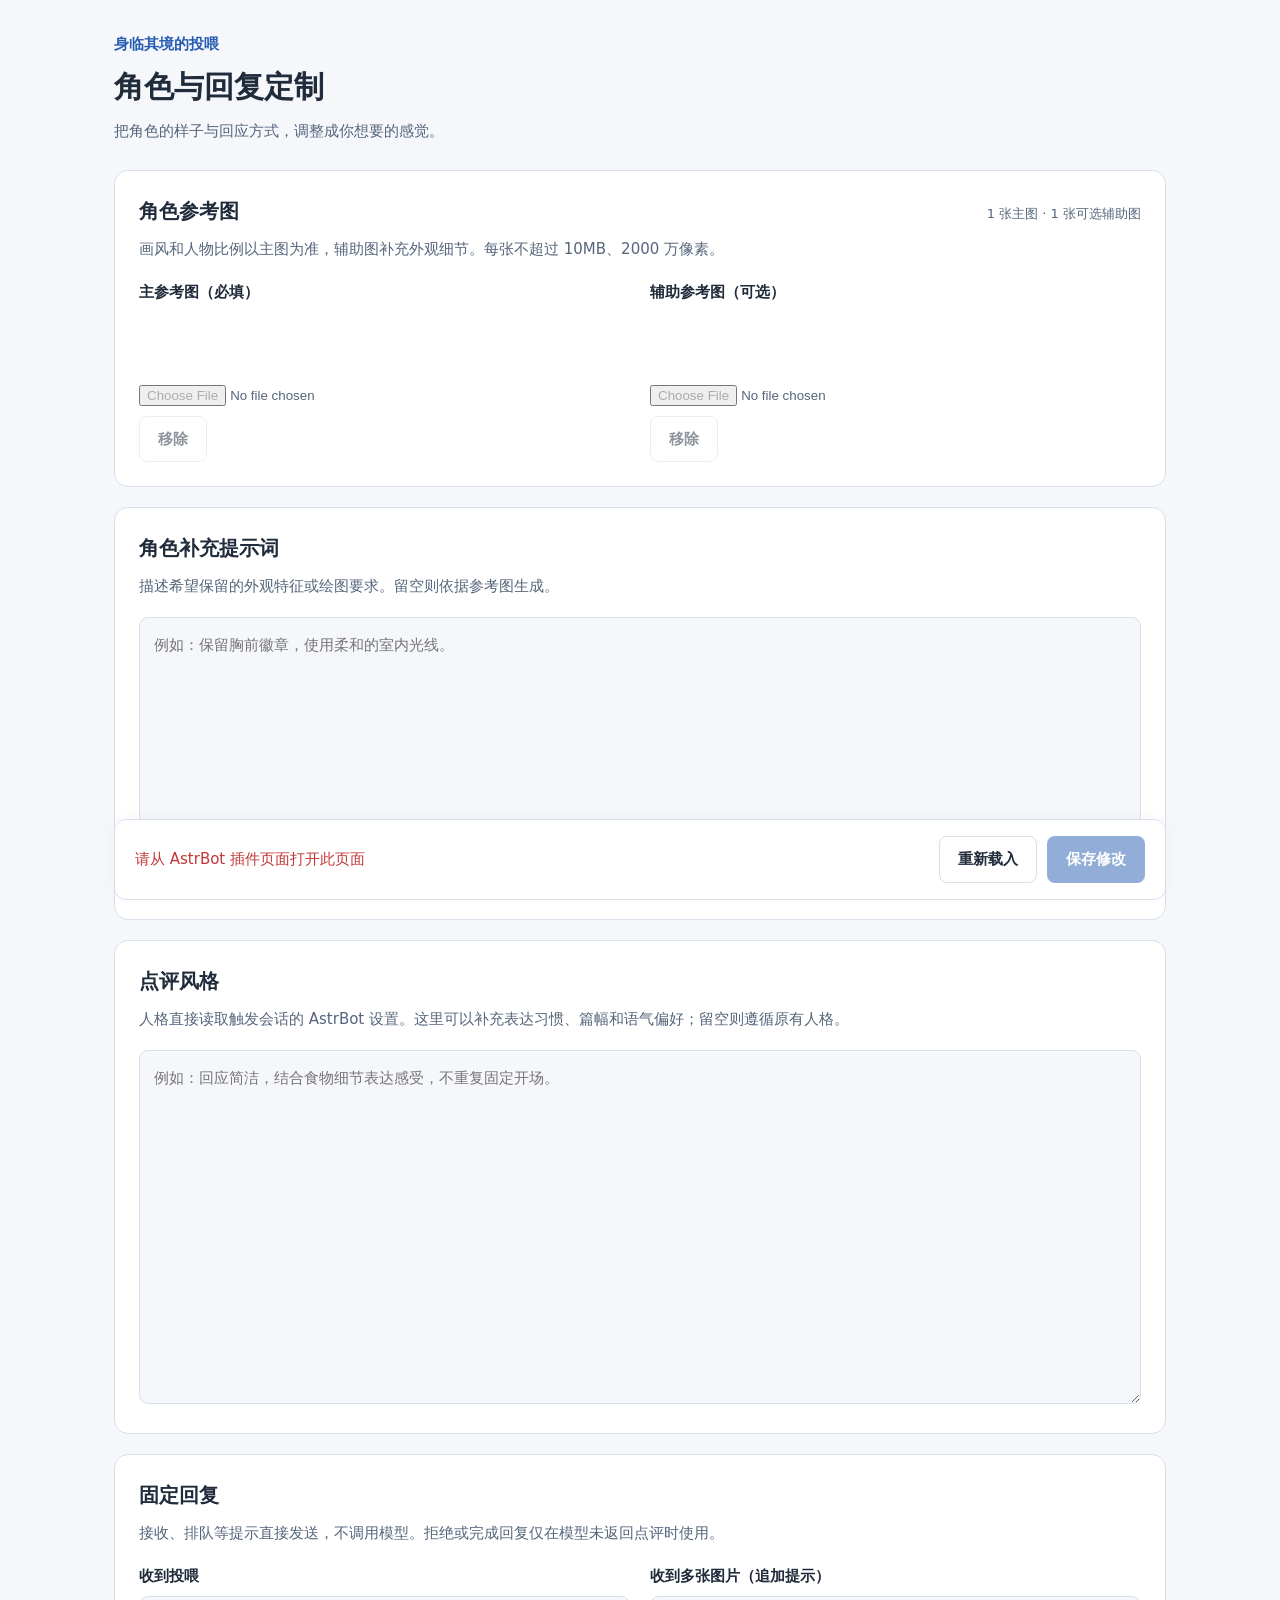
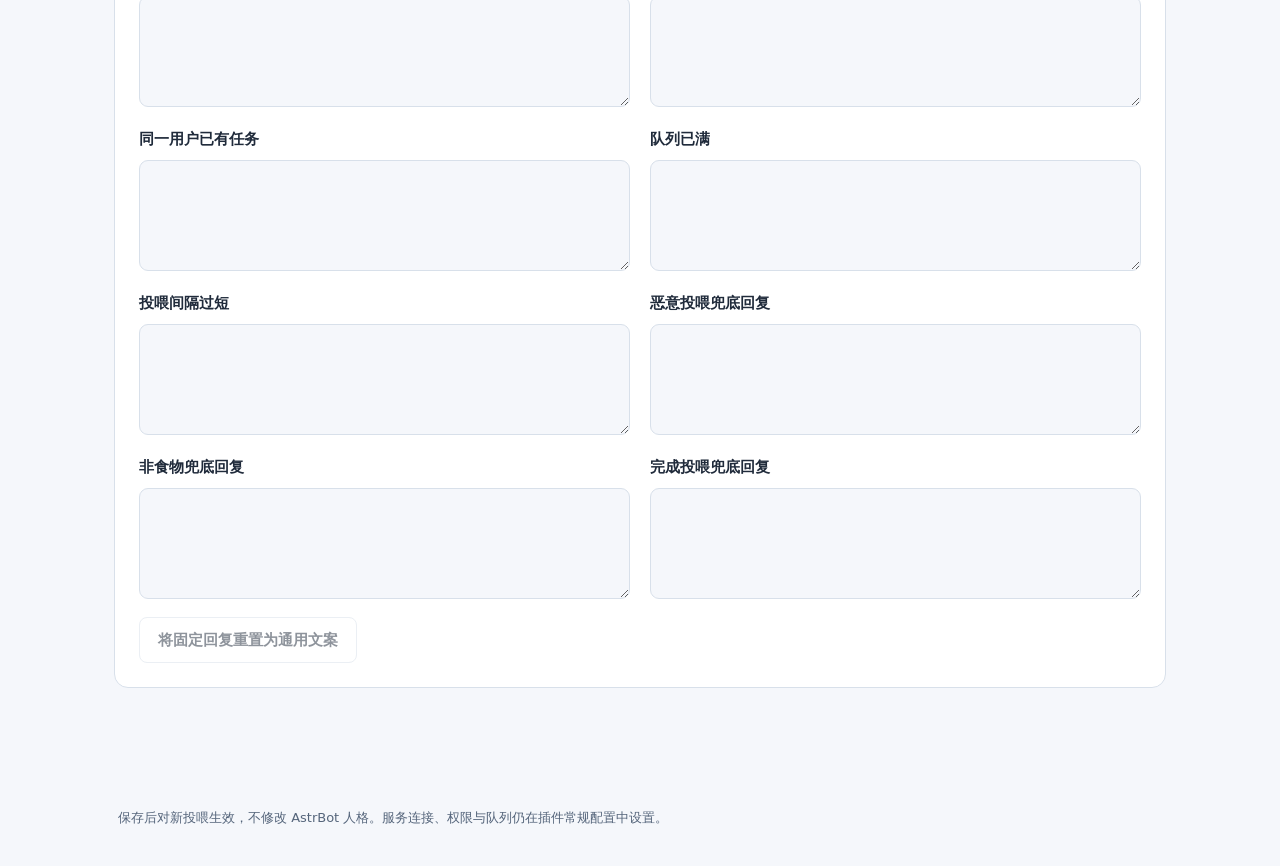
==== pages/customize/index.html @ 98ebf8c0 "Initial release v1.0.0" ====
<!doctype html>
<html lang="zh-CN"><head><meta charset="utf-8"><meta name="viewport" content="width=device-width,initial-scale=1"><title>角色与回复定制</title><link rel="stylesheet" href="./style.css"></head>
<body><main><header><span class="eyebrow">身临其境的投喂</span><h1>角色与回复定制</h1><p>把角色的样子与回应方式，调整成你想要的感觉。</p></header>
<form id="editor"><fieldset id="fields" disabled>
<section><div class="section-title"><h2>角色参考图</h2><span>1 张主图 · 1 张可选辅助图</span></div><p>画风和人物比例以主图为准，辅助图补充外观细节。每张不超过 10MB、2000 万像素。</p><div class="grid" id="references"></div></section>
<section><h2>角色补充提示词</h2><p id="character-help">描述希望保留的外观特征或绘图要求。留空则依据参考图生成。</p><label class="sr-only" for="character_prompt">角色补充提示词</label><textarea id="character_prompt" rows="9" maxlength="4000" aria-describedby="character-help" placeholder="例如：保留胸前徽章，使用柔和的室内光线。"></textarea><output data-count="character_prompt"></output></section>
<section><h2>点评风格</h2><p id="review-help">人格直接读取触发会话的 AstrBot 设置。这里可以补充表达习惯、篇幅和语气偏好；留空则遵循原有人格。</p><label class="sr-only" for="review_prompt">点评风格补充</label><textarea id="review_prompt" rows="12" maxlength="4000" aria-describedby="review-help" placeholder="例如：回应简洁，结合食物细节表达感受，不重复固定开场。"></textarea><output data-count="review_prompt"></output></section>
<section><h2>固定回复</h2><p>接收、排队等提示直接发送，不调用模型。拒绝或完成回复仅在模型未返回点评时使用。</p><div class="grid" id="replies"></div><button type="button" id="defaults" class="secondary">将固定回复重置为通用文案</button></section>
</fieldset><footer><div id="status" role="status" aria-live="polite">正在载入…</div><div class="actions"><button type="button" id="reload" class="secondary">重新载入</button><button type="submit" id="save" disabled>保存修改</button></div></footer></form><p class="footnote">保存后对新投喂生效，不修改 AstrBot 人格。服务连接、权限与队列仍在插件常规配置中设置。</p></main><script type="module" src="./app.js"></script></body></html>
---- pages/customize/style.css ----
:root{color-scheme:light;--bg:#f5f7fb;--panel:#fff;--text:#202b3b;--muted:#55657b;--line:#d8e0ea;--accent:#265db2;--soft:#edf3fc}*{box-sizing:border-box}body{margin:0;background:var(--bg);color:var(--text);font:15px/1.65 system-ui,"Microsoft YaHei",sans-serif}body.dark{color-scheme:dark;--bg:#151b25;--panel:#202938;--text:#edf2fa;--muted:#b4c1d4;--line:#455369;--accent:#8db8ff;--soft:#2a3b54}main{max-width:1100px;margin:0 auto;padding:32px 24px 20px}header{margin-bottom:26px}.eyebrow{color:var(--accent);font-weight:650}h1{font-size:30px;margin:5px 0 8px}h2{font-size:20px;margin:0 0 9px}p{color:var(--muted);margin:0 0 18px}fieldset{border:0;padding:0;margin:0;min-width:0}section{background:var(--panel);border:1px solid var(--line);border-radius:14px;padding:24px;margin-bottom:20px}.section-title{display:flex;justify-content:space-between;gap:16px;align-items:baseline}.section-title span,output,.file-state{font-size:13px;color:var(--muted)}.grid{display:grid;grid-template-columns:1fr 1fr;gap:20px}label{display:block;font-weight:600;margin-bottom:8px}textarea{width:100%;display:block;padding:14px;border:1px solid var(--line);border-radius:9px;background:var(--bg);color:var(--text);font:inherit;line-height:1.8;resize:vertical;min-height:110px}textarea:focus-visible,button:focus-visible,input:focus-visible,summary:focus-visible{outline:3px solid var(--accent);outline-offset:3px}output{display:block;text-align:right;margin-top:5px}input[type=file]{width:100%;padding:10px 0;color:var(--muted)}.file-state{overflow-wrap:anywhere;min-height:44px}button{border:1px solid transparent;background:var(--accent);color:#fff;border-radius:8px;font:inherit;font-weight:600;padding:10px 18px;cursor:pointer;min-height:44px}body.dark button{color:#152035}button.secondary{background:var(--panel);color:var(--text);border-color:var(--line)}button:hover:not(:disabled){filter:brightness(.94)}button:disabled{opacity:.5;cursor:default}footer{position:sticky;bottom:0;background:var(--panel);border:1px solid var(--line);border-radius:12px;padding:16px 20px;display:flex;align-items:center;justify-content:space-between;gap:20px;box-shadow:0 -4px 18px #00000008}.actions{display:flex;gap:10px;flex-shrink:0}#status{overflow-wrap:anywhere}#status.error{color:#c33737}body.dark #status.error{color:#ffaaaa}details{margin-top:18px;border-top:1px solid var(--line);padding-top:14px}summary{cursor:pointer;color:var(--accent);font-weight:600}details p{margin-top:12px}pre{white-space:pre-wrap;word-break:break-word;max-height:440px;overflow:auto;background:var(--bg);padding:16px;font:14px/1.8 inherit}#defaults{margin-top:18px}.footnote{font-size:13px;margin:18px 4px}.sr-only{position:absolute;width:1px;height:1px;padding:0;margin:-1px;overflow:hidden;clip:rect(0,0,0,0);white-space:nowrap;border:0}@media(max-width:650px){main{padding:20px 12px}.grid{grid-template-columns:1fr}section{padding:18px}h1{font-size:25px}.section-title,footer{align-items:flex-start;flex-direction:column}.actions{width:100%}.actions button{flex:1}.section-title{gap:0}}
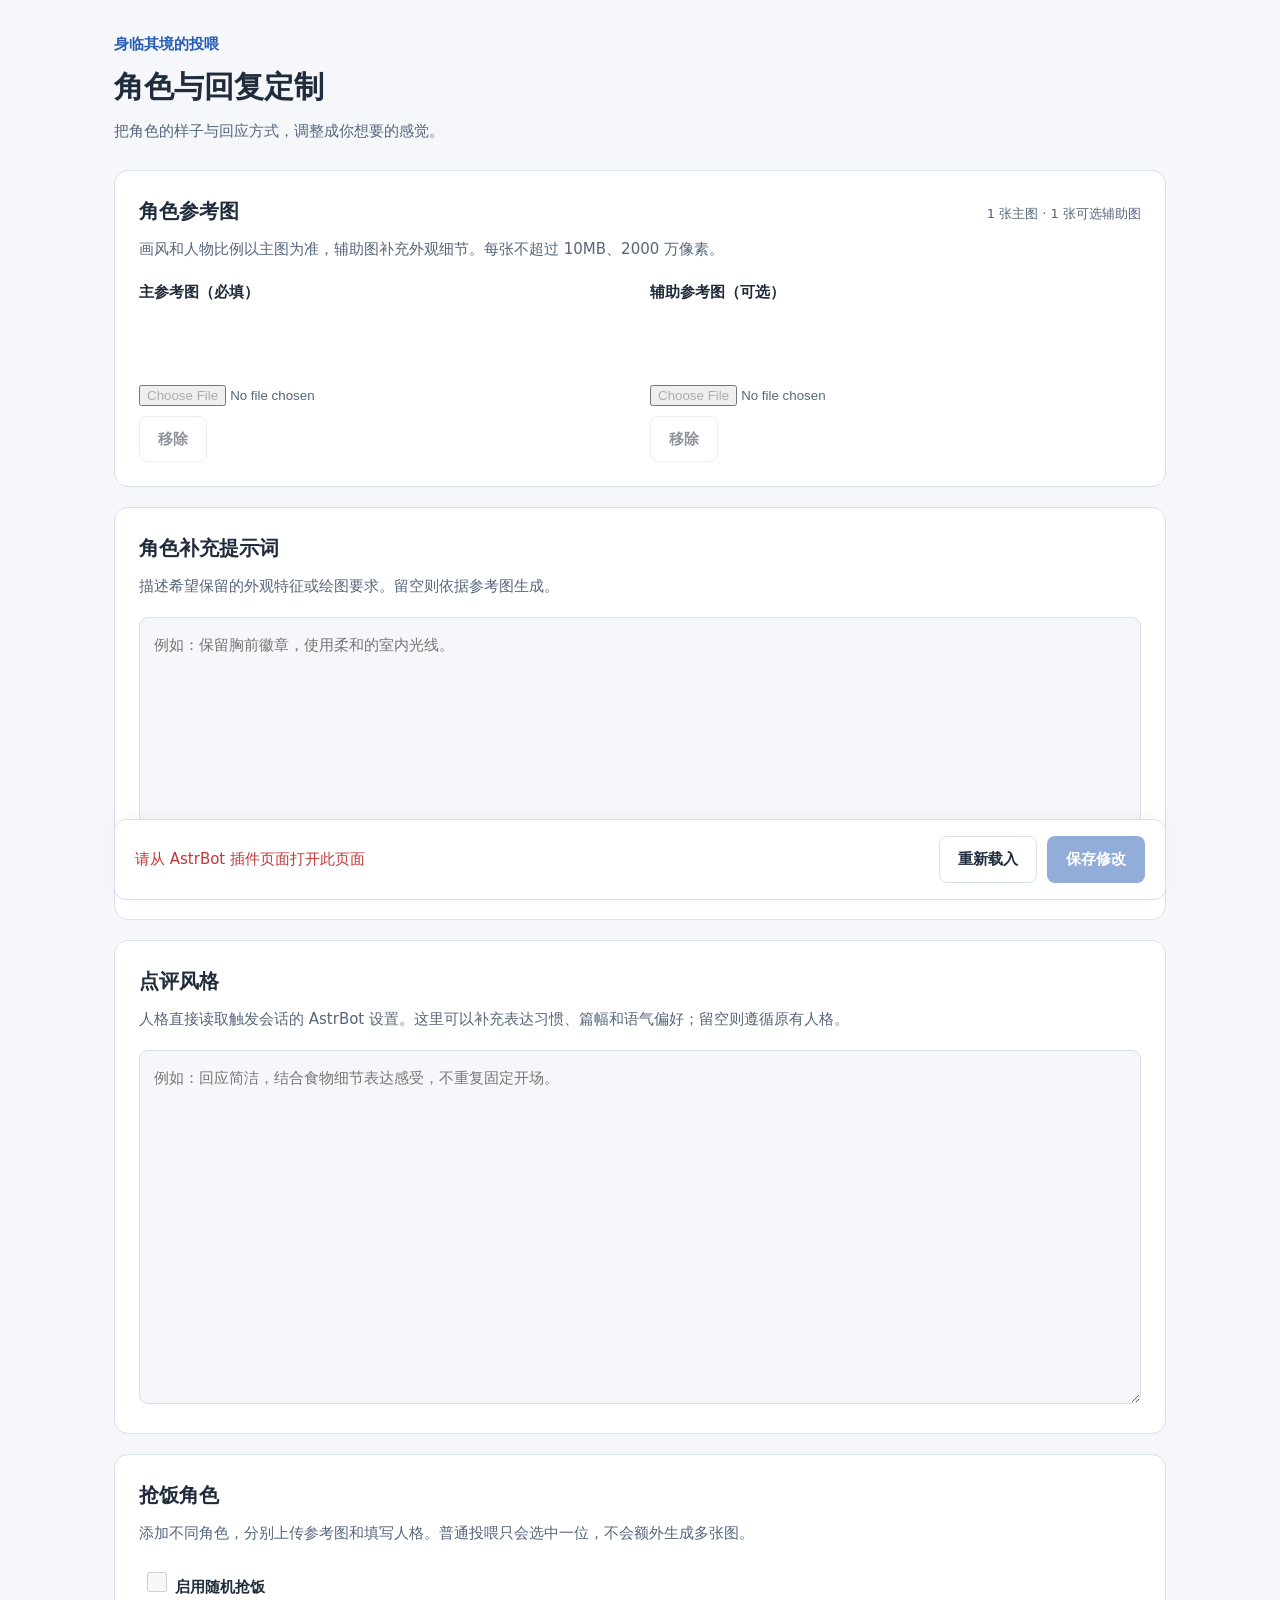
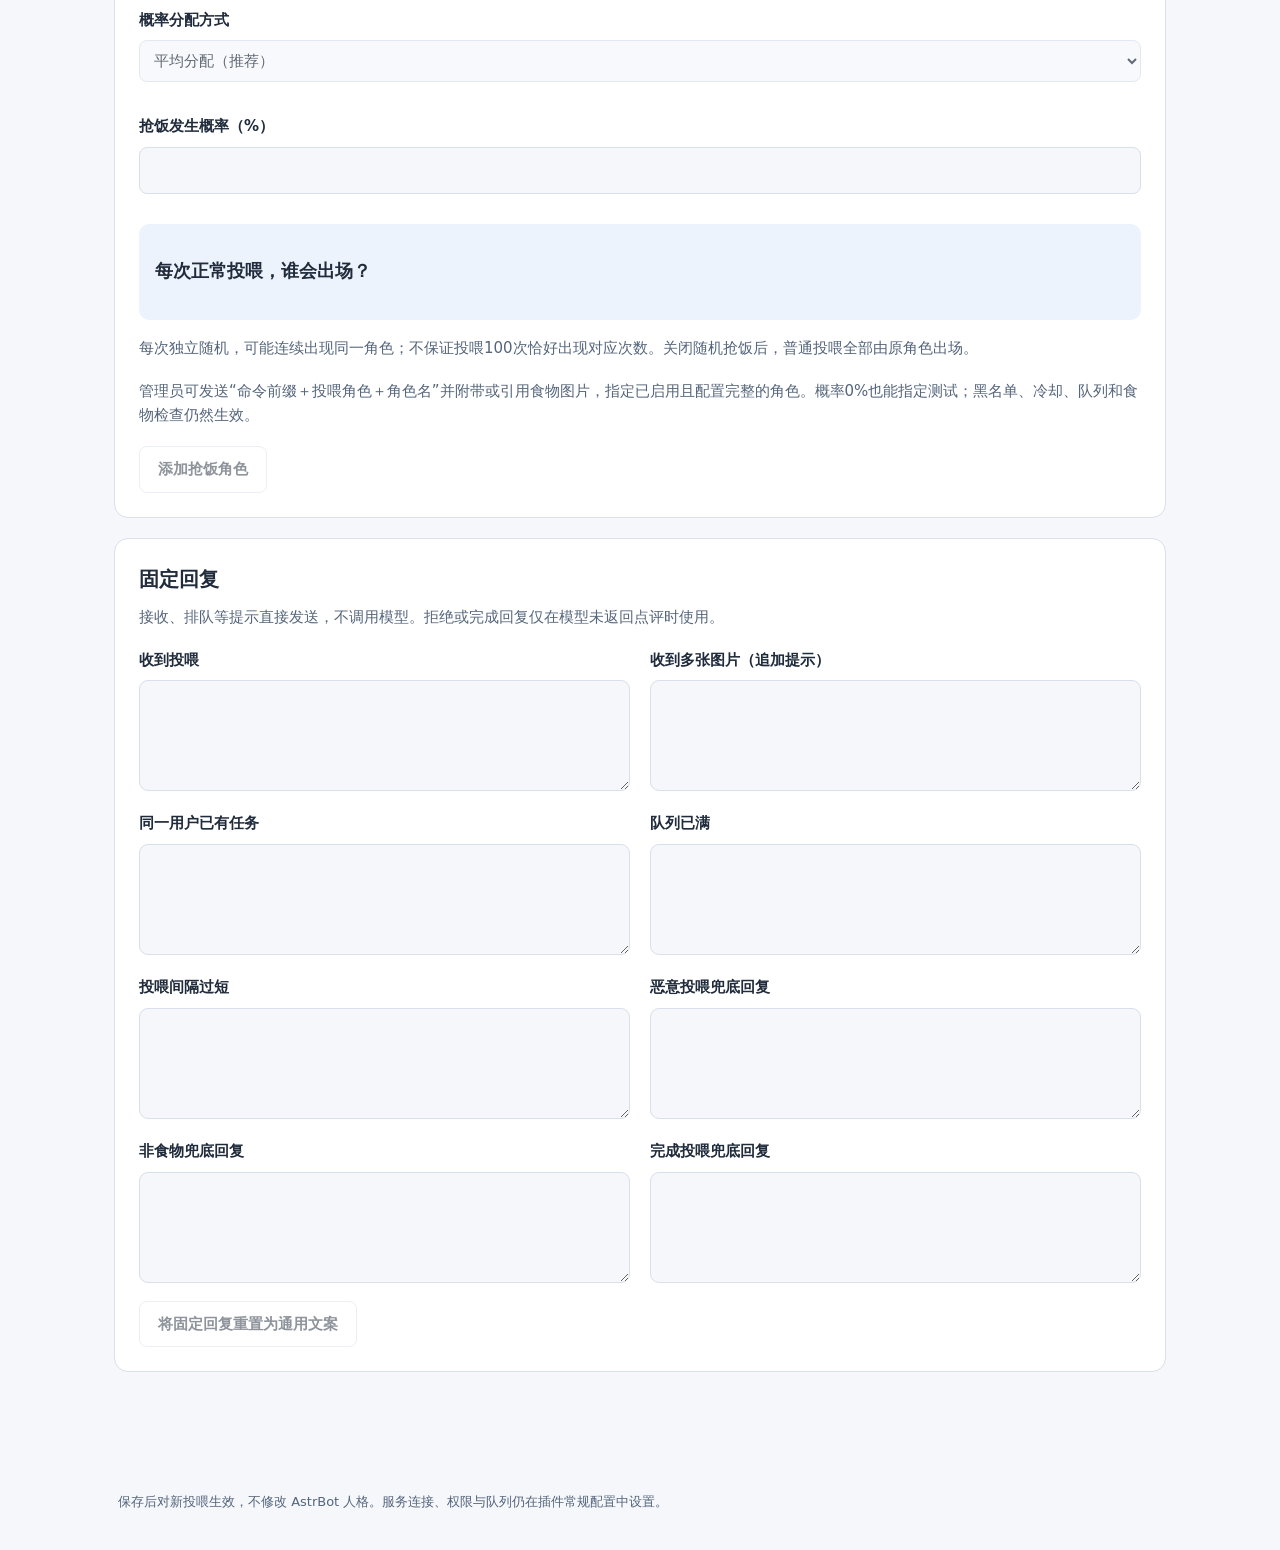
==== commit f71a3c33: "Release v1.1.0 with multi-character feeding events and daily user quotas" ====
--- a/pages/customize/index.html
+++ b/pages/customize/index.html
@@ -5,5 +5,12 @@
 <section><div class="section-title"><h2>角色参考图</h2><span>1 张主图 · 1 张可选辅助图</span></div><p>画风和人物比例以主图为准，辅助图补充外观细节。每张不超过 10MB、2000 万像素。</p><div class="grid" id="references"></div></section>
 <section><h2>角色补充提示词</h2><p id="character-help">描述希望保留的外观特征或绘图要求。留空则依据参考图生成。</p><label class="sr-only" for="character_prompt">角色补充提示词</label><textarea id="character_prompt" rows="9" maxlength="4000" aria-describedby="character-help" placeholder="例如：保留胸前徽章，使用柔和的室内光线。"></textarea><output data-count="character_prompt"></output></section>
 <section><h2>点评风格</h2><p id="review-help">人格直接读取触发会话的 AstrBot 设置。这里可以补充表达习惯、篇幅和语气偏好；留空则遵循原有人格。</p><label class="sr-only" for="review_prompt">点评风格补充</label><textarea id="review_prompt" rows="12" maxlength="4000" aria-describedby="review-help" placeholder="例如：回应简洁，结合食物细节表达感受，不重复固定开场。"></textarea><output data-count="review_prompt"></output></section>
-<section><h2>固定回复</h2><p>接收、排队等提示直接发送，不调用模型。拒绝或完成回复仅在模型未返回点评时使用。</p><div class="grid" id="replies"></div><button type="button" id="defaults" class="secondary">将固定回复重置为通用文案</button></section>
-</fieldset><footer><div id="status" role="status" aria-live="polite">正在载入…</div><div class="actions"><button type="button" id="reload" class="secondary">重新载入</button><button type="submit" id="save" disabled>保存修改</button></div></footer></form><p class="footnote">保存后对新投喂生效，不修改 AstrBot 人格。服务连接、权限与队列仍在插件常规配置中设置。</p></main><script type="module" src="./app.js"></script></body></html>
+<section><h2>抢饭角色</h2><p>添加不同角色，分别上传参考图和填写人格。普通投喂只会选中一位，不会额外生成多张图。</p>
+<label class="check"><input type="checkbox" id="steal_enabled">启用随机抢饭</label>
+<label for="steal_mode">概率分配方式</label><select id="steal_mode"><option value="average">平均分配（推荐）</option><option value="custom">自定义分配</option></select>
+<p id="mode-help"></p><div id="total-field"><label for="steal_probability">抢饭发生概率（%）</label><input type="number" min="0" max="100" step="any" id="steal_probability"></div>
+<div class="probability-preview"><h3>每次正常投喂，谁会出场？</h3><div id="probability-preview" aria-live="polite"></div><p id="probability-error" role="alert"></p></div>
+<p>每次独立随机，可能连续出现同一角色；不保证投喂100次恰好出现对应次数。关闭随机抢饭后，普通投喂全部由原角色出场。</p>
+<p>管理员可发送“命令前缀＋投喂角色＋角色名”并附带或引用食物图片，指定已启用且配置完整的角色。概率0%也能指定测试；黑名单、冷却、队列和食物检查仍然生效。</p>
+<div id="guest-list"></div><button type="button" id="add-guest" class="secondary">添加抢饭角色</button></section><section><h2>固定回复</h2><p>接收、排队等提示直接发送，不调用模型。拒绝或完成回复仅在模型未返回点评时使用。</p><div class="grid" id="replies"></div><button type="button" id="defaults" class="secondary">将固定回复重置为通用文案</button></section>
+</fieldset><footer><div id="status" role="status" aria-live="polite">正在载入…</div><div class="actions"><button type="button" id="reload" class="secondary">重新载入</button><button type="submit" id="save" disabled>保存修改</button></div></footer></form><p class="footnote">保存后对新投喂生效，不修改 AstrBot 人格。服务连接、权限与队列仍在插件常规配置中设置。</p></main><dialog id="confirm-dialog"><p id="confirm-message"></p><div class="actions"><button type="button" class="secondary" id="confirm-cancel">取消</button><button type="button" id="confirm-accept">确认</button></div></dialog><script defer src="./app.js"></script></body></html>
--- a/pages/customize/style.css
+++ b/pages/customize/style.css
@@ -1 +1,5 @@
 :root{color-scheme:light;--bg:#f5f7fb;--panel:#fff;--text:#202b3b;--muted:#55657b;--line:#d8e0ea;--accent:#265db2;--soft:#edf3fc}*{box-sizing:border-box}body{margin:0;background:var(--bg);color:var(--text);font:15px/1.65 system-ui,"Microsoft YaHei",sans-serif}body.dark{color-scheme:dark;--bg:#151b25;--panel:#202938;--text:#edf2fa;--muted:#b4c1d4;--line:#455369;--accent:#8db8ff;--soft:#2a3b54}main{max-width:1100px;margin:0 auto;padding:32px 24px 20px}header{margin-bottom:26px}.eyebrow{color:var(--accent);font-weight:650}h1{font-size:30px;margin:5px 0 8px}h2{font-size:20px;margin:0 0 9px}p{color:var(--muted);margin:0 0 18px}fieldset{border:0;padding:0;margin:0;min-width:0}section{background:var(--panel);border:1px solid var(--line);border-radius:14px;padding:24px;margin-bottom:20px}.section-title{display:flex;justify-content:space-between;gap:16px;align-items:baseline}.section-title span,output,.file-state{font-size:13px;color:var(--muted)}.grid{display:grid;grid-template-columns:1fr 1fr;gap:20px}label{display:block;font-weight:600;margin-bottom:8px}textarea{width:100%;display:block;padding:14px;border:1px solid var(--line);border-radius:9px;background:var(--bg);color:var(--text);font:inherit;line-height:1.8;resize:vertical;min-height:110px}textarea:focus-visible,button:focus-visible,input:focus-visible,summary:focus-visible{outline:3px solid var(--accent);outline-offset:3px}output{display:block;text-align:right;margin-top:5px}input[type=file]{width:100%;padding:10px 0;color:var(--muted)}.file-state{overflow-wrap:anywhere;min-height:44px}button{border:1px solid transparent;background:var(--accent);color:#fff;border-radius:8px;font:inherit;font-weight:600;padding:10px 18px;cursor:pointer;min-height:44px}body.dark button{color:#152035}button.secondary{background:var(--panel);color:var(--text);border-color:var(--line)}button:hover:not(:disabled){filter:brightness(.94)}button:disabled{opacity:.5;cursor:default}footer{position:sticky;bottom:0;background:var(--panel);border:1px solid var(--line);border-radius:12px;padding:16px 20px;display:flex;align-items:center;justify-content:space-between;gap:20px;box-shadow:0 -4px 18px #00000008}.actions{display:flex;gap:10px;flex-shrink:0}#status{overflow-wrap:anywhere}#status.error{color:#c33737}body.dark #status.error{color:#ffaaaa}details{margin-top:18px;border-top:1px solid var(--line);padding-top:14px}summary{cursor:pointer;color:var(--accent);font-weight:600}details p{margin-top:12px}pre{white-space:pre-wrap;word-break:break-word;max-height:440px;overflow:auto;background:var(--bg);padding:16px;font:14px/1.8 inherit}#defaults{margin-top:18px}.footnote{font-size:13px;margin:18px 4px}.sr-only{position:absolute;width:1px;height:1px;padding:0;margin:-1px;overflow:hidden;clip:rect(0,0,0,0);white-space:nowrap;border:0}@media(max-width:650px){main{padding:20px 12px}.grid{grid-template-columns:1fr}section{padding:18px}h1{font-size:25px}.section-title,footer{align-items:flex-start;flex-direction:column}.actions{width:100%}.actions button{flex:1}.section-title{gap:0}}
+
+select,input[type=text],input[type=number]{width:100%;background:var(--bg);color:var(--text);border:1px solid var(--line);border-radius:8px;padding:10px;margin-bottom:14px;font:inherit}select:focus-visible{outline:3px solid var(--accent)}input[type=checkbox]{width:20px;height:20px;margin:8px}.guest-card{border:1px solid var(--line);border-radius:10px;padding:16px;margin:16px 0}.guest-card summary{margin-bottom:16px}.guest-card textarea{margin-bottom:16px}.probability-preview{background:var(--soft);padding:16px;border-radius:10px;margin:16px 0}.probability-preview p{margin:4px 0}#probability-error{color:#bd3030}body.dark #probability-error{color:#ffaaaa}
+
+dialog{max-width:min(460px,90vw);background:var(--panel);color:var(--text);border:1px solid var(--line);border-radius:12px;padding:24px}dialog::backdrop{background:#0006}
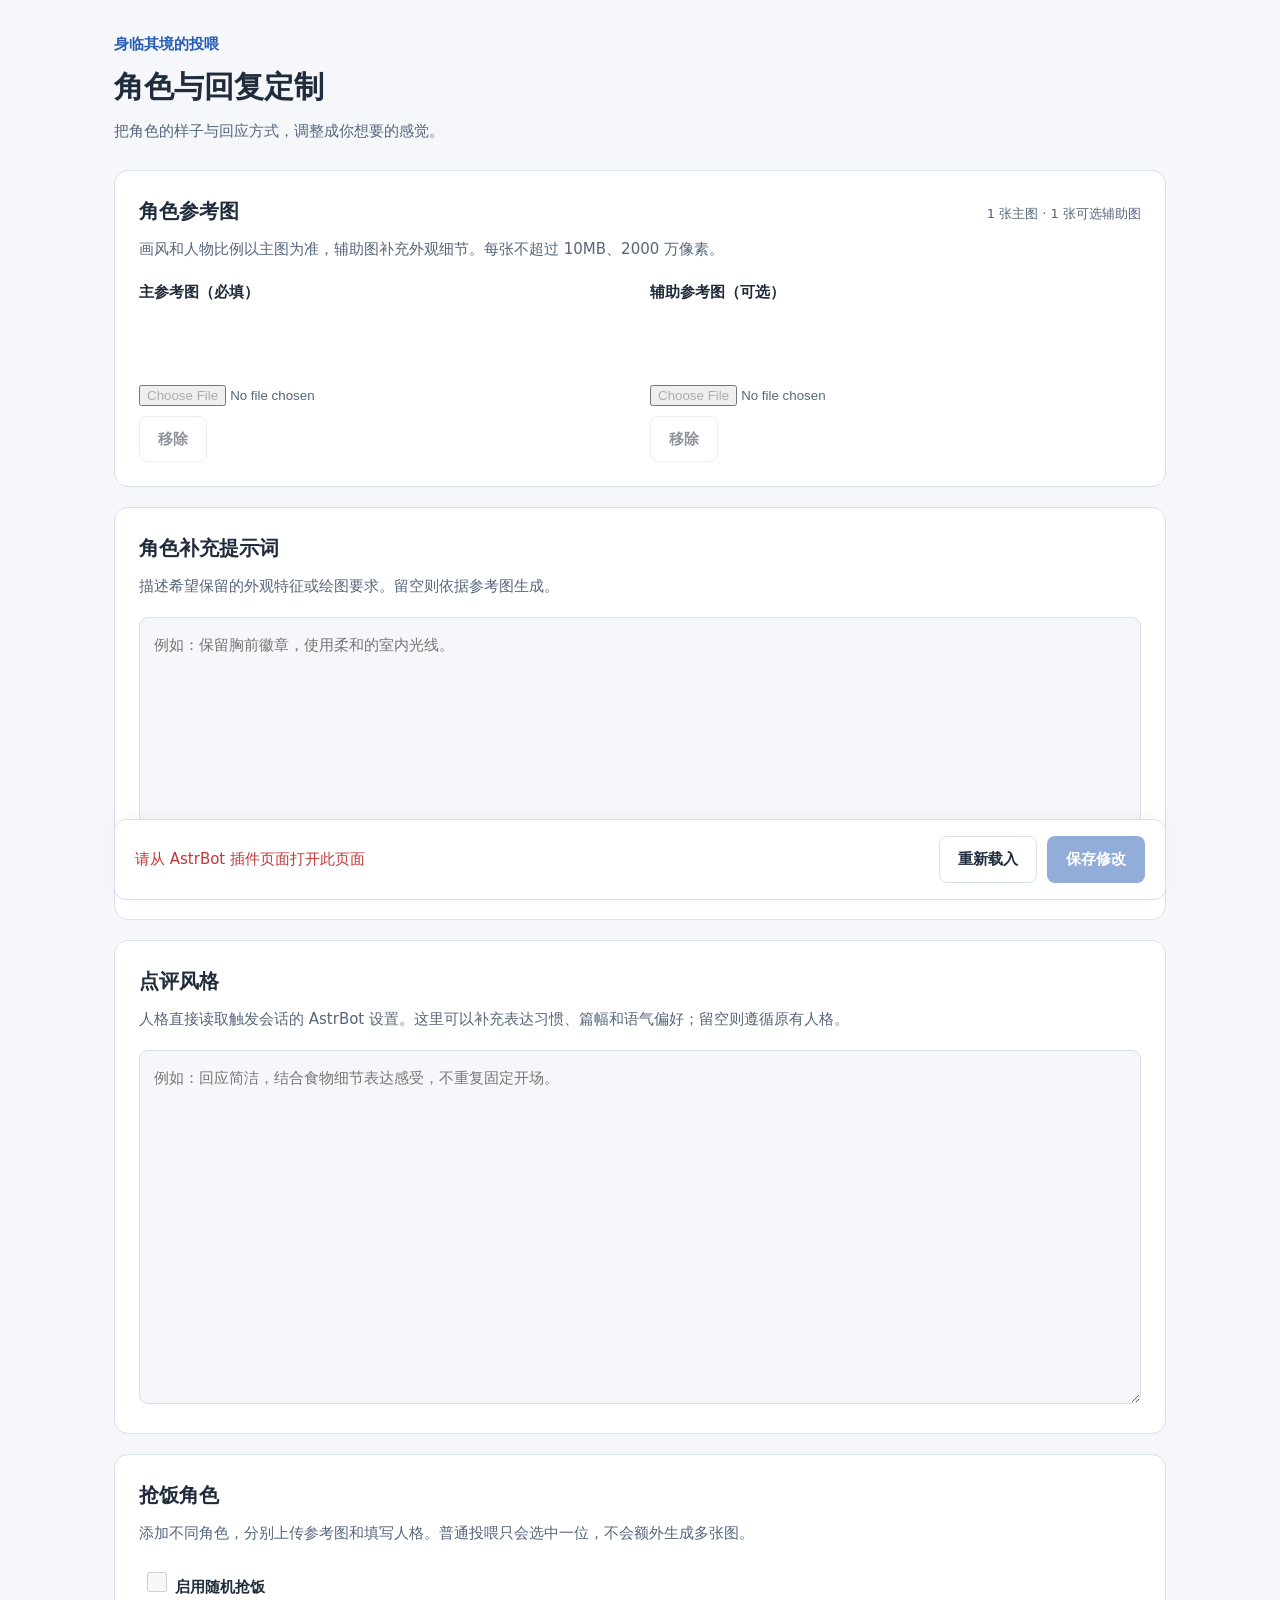
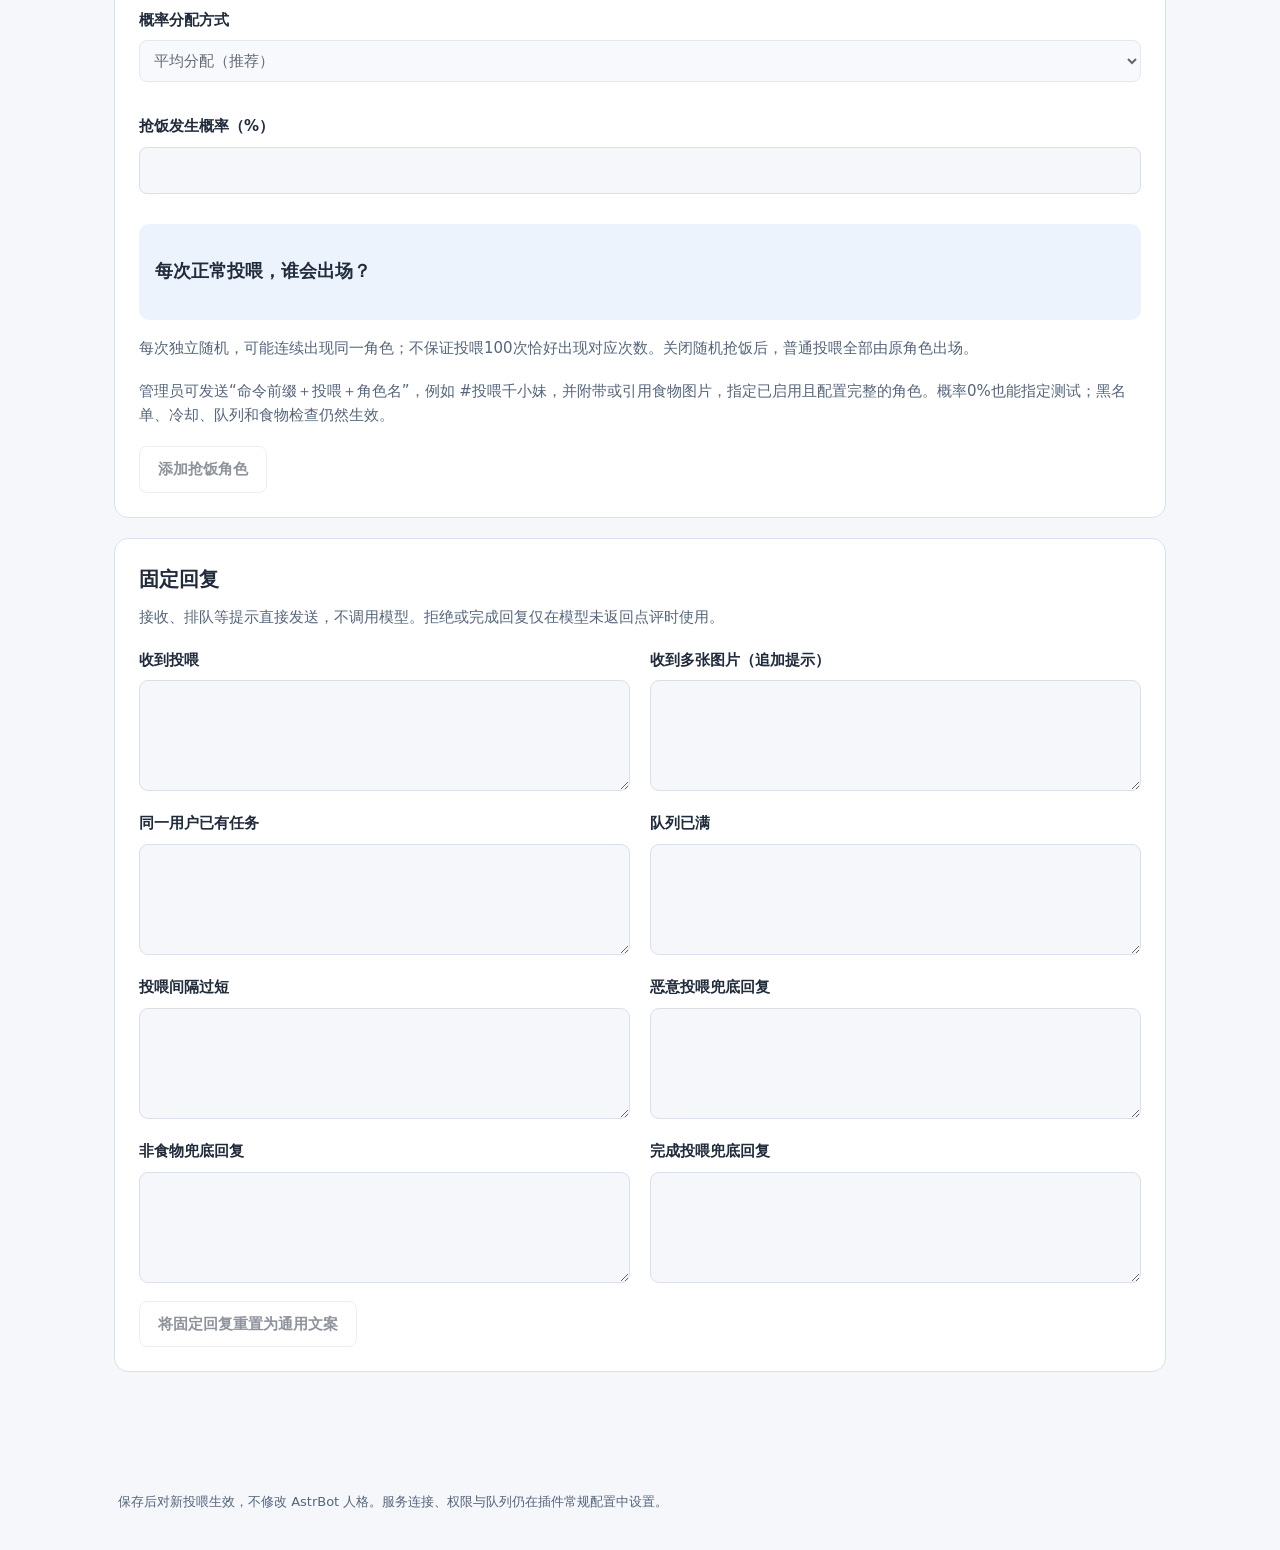
==== commit 5ddcfaa4: "Release v1.1.1 with consistent guest shortcut commands" ====
--- a/pages/customize/index.html
+++ b/pages/customize/index.html
@@ -11,6 +11,6 @@
 <p id="mode-help"></p><div id="total-field"><label for="steal_probability">抢饭发生概率（%）</label><input type="number" min="0" max="100" step="any" id="steal_probability"></div>
 <div class="probability-preview"><h3>每次正常投喂，谁会出场？</h3><div id="probability-preview" aria-live="polite"></div><p id="probability-error" role="alert"></p></div>
 <p>每次独立随机，可能连续出现同一角色；不保证投喂100次恰好出现对应次数。关闭随机抢饭后，普通投喂全部由原角色出场。</p>
-<p>管理员可发送“命令前缀＋投喂角色＋角色名”并附带或引用食物图片，指定已启用且配置完整的角色。概率0%也能指定测试；黑名单、冷却、队列和食物检查仍然生效。</p>
+<p>管理员可发送“命令前缀＋投喂＋角色名”，例如 #投喂千小妹，并附带或引用食物图片，指定已启用且配置完整的角色。概率0%也能指定测试；黑名单、冷却、队列和食物检查仍然生效。</p>
 <div id="guest-list"></div><button type="button" id="add-guest" class="secondary">添加抢饭角色</button></section><section><h2>固定回复</h2><p>接收、排队等提示直接发送，不调用模型。拒绝或完成回复仅在模型未返回点评时使用。</p><div class="grid" id="replies"></div><button type="button" id="defaults" class="secondary">将固定回复重置为通用文案</button></section>
 </fieldset><footer><div id="status" role="status" aria-live="polite">正在载入…</div><div class="actions"><button type="button" id="reload" class="secondary">重新载入</button><button type="submit" id="save" disabled>保存修改</button></div></footer></form><p class="footnote">保存后对新投喂生效，不修改 AstrBot 人格。服务连接、权限与队列仍在插件常规配置中设置。</p></main><dialog id="confirm-dialog"><p id="confirm-message"></p><div class="actions"><button type="button" class="secondary" id="confirm-cancel">取消</button><button type="button" id="confirm-accept">确认</button></div></dialog><script defer src="./app.js"></script></body></html>
